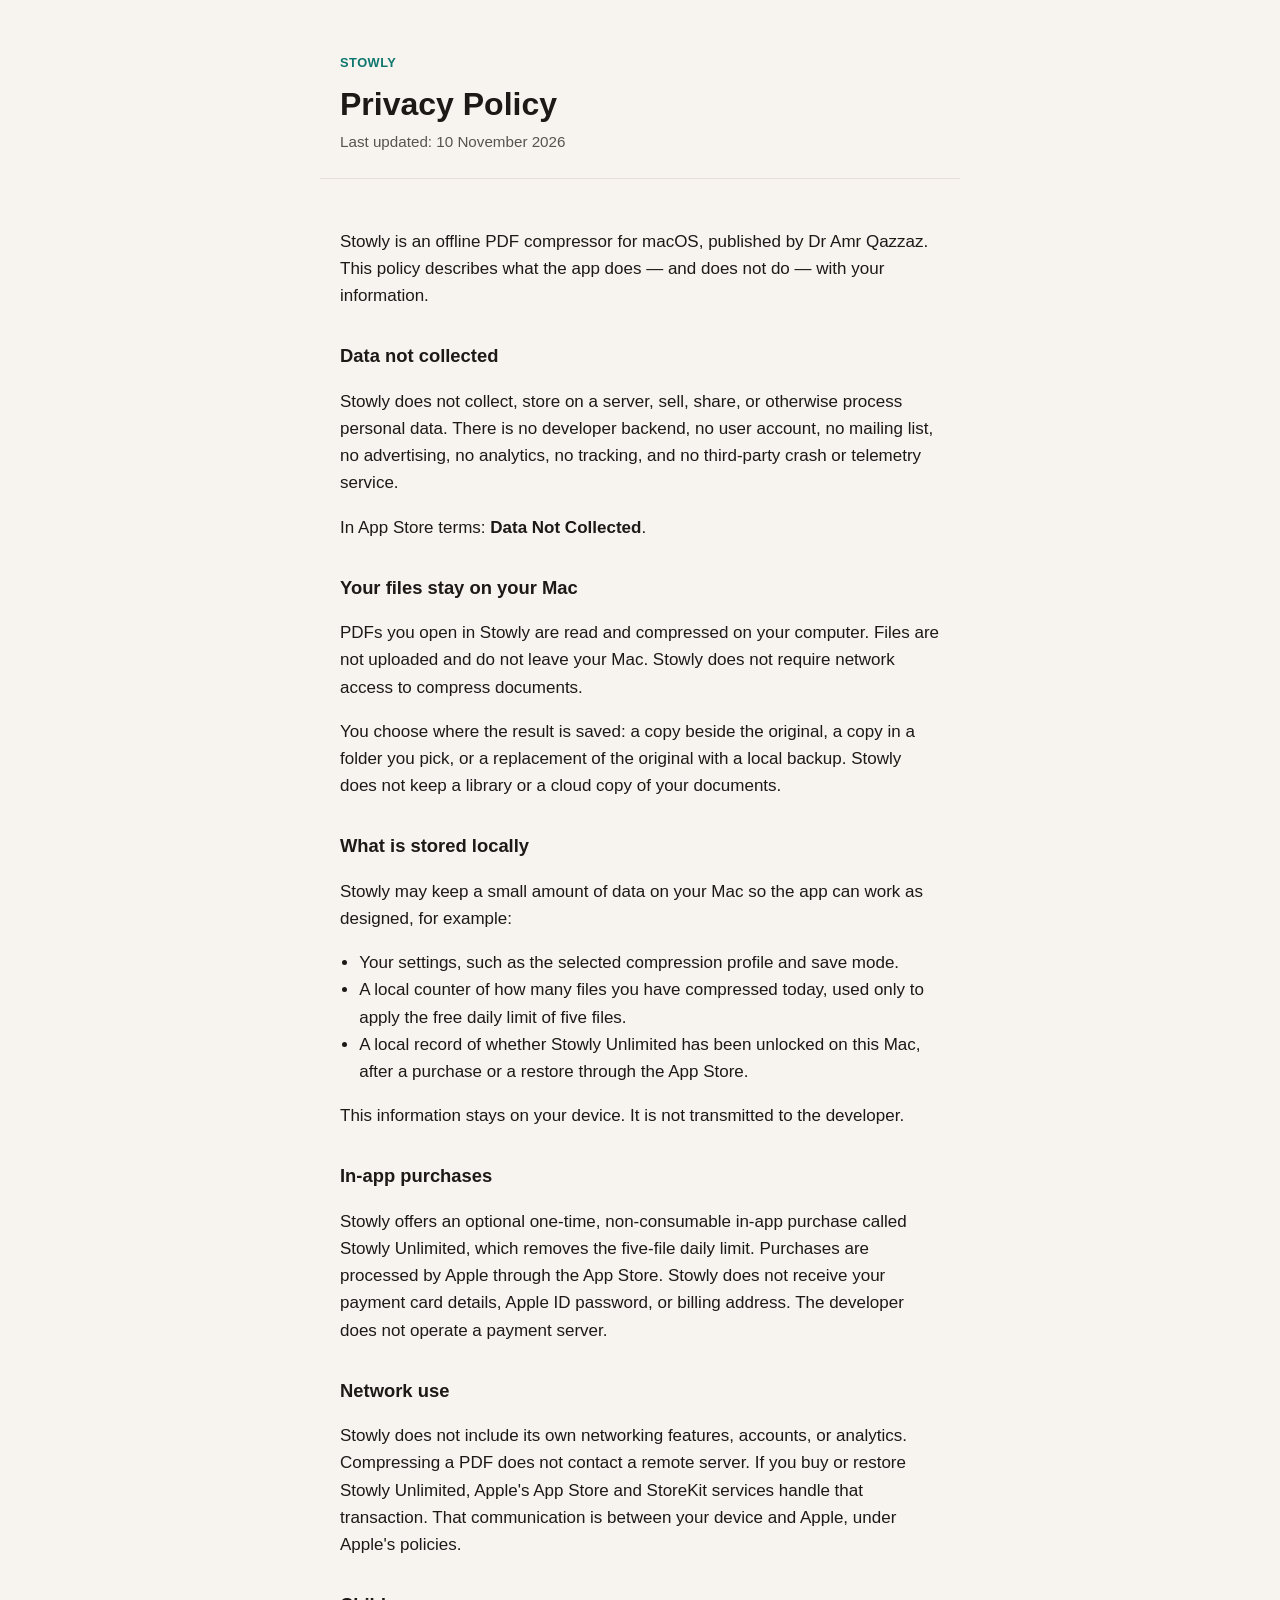
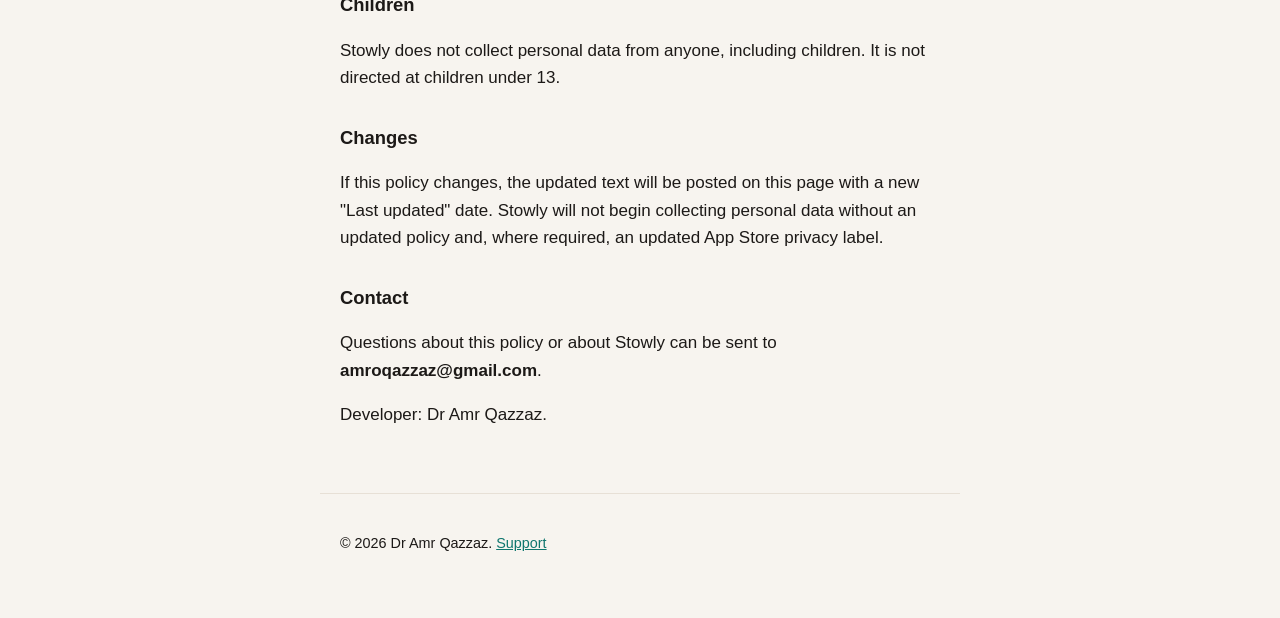
==== privacy.html @ 22828d1c "Stowly privacy and support pages" ====
<!DOCTYPE html>
<html lang="en">
<head>
  <meta charset="utf-8">
  <meta name="viewport" content="width=device-width, initial-scale=1">
  <title>Privacy Policy — Stowly</title>
  <meta name="description" content="Stowly does not collect personal data. PDF compression happens only on your Mac.">
  <style>
    :root {
      --ink: #1c1917;
      --muted: #57534e;
      --bg: #f7f4ef;
      --card: #fffcf8;
      --accent: #0f766e;
      --line: #e7e0d6;
    }
    * { box-sizing: border-box; }
    body {
      margin: 0;
      background: var(--bg);
      color: var(--ink);
      font: 17px/1.6 -apple-system, BlinkMacSystemFont, "Segoe UI", Helvetica, Arial, sans-serif;
    }
    header, main, footer { max-width: 40rem; margin: 0 auto; padding: 0 1.25rem; }
    header { padding-top: 3rem; padding-bottom: 1.5rem; border-bottom: 1px solid var(--line); }
    .mark {
      display: inline-block;
      font-weight: 700;
      letter-spacing: 0.04em;
      text-transform: uppercase;
      font-size: 0.8rem;
      color: var(--accent);
      text-decoration: none;
    }
    h1 { font-size: 2rem; line-height: 1.2; margin: 0.6rem 0 0.4rem; }
    .updated { color: var(--muted); margin: 0; font-size: 0.95rem; }
    main { padding-top: 2rem; padding-bottom: 3rem; }
    h2 { font-size: 1.15rem; margin: 2rem 0 0.6rem; }
    p, li { color: var(--ink); }
    ul { padding-left: 1.2rem; }
    a { color: var(--accent); }
    footer {
      border-top: 1px solid var(--line);
      padding: 1.5rem 1.25rem 3rem;
      color: var(--muted);
      font-size: 0.9rem;
    }
  </style>
</head>
<body>
  <header>
    <a class="mark" href="support.html">Stowly</a>
    <h1>Privacy Policy</h1>
    <p class="updated">Last updated: 10 November 2026</p>
  </header>
  <main>
    <p>Stowly is an offline PDF compressor for macOS, published by Dr Amr Qazzaz. This policy describes what the app does — and does not do — with your information.</p>

    <h2>Data not collected</h2>
    <p>Stowly does not collect, store on a server, sell, share, or otherwise process personal data. There is no developer backend, no user account, no mailing list, no advertising, no analytics, no tracking, and no third-party crash or telemetry service.</p>
    <p>In App Store terms: <strong>Data Not Collected</strong>.</p>

    <h2>Your files stay on your Mac</h2>
    <p>PDFs you open in Stowly are read and compressed on your computer. Files are not uploaded and do not leave your Mac. Stowly does not require network access to compress documents.</p>
    <p>You choose where the result is saved: a copy beside the original, a copy in a folder you pick, or a replacement of the original with a local backup. Stowly does not keep a library or a cloud copy of your documents.</p>

    <h2>What is stored locally</h2>
    <p>Stowly may keep a small amount of data on your Mac so the app can work as designed, for example:</p>
    <ul>
      <li>Your settings, such as the selected compression profile and save mode.</li>
      <li>A local counter of how many files you have compressed today, used only to apply the free daily limit of five files.</li>
      <li>A local record of whether Stowly Unlimited has been unlocked on this Mac, after a purchase or a restore through the App Store.</li>
    </ul>
    <p>This information stays on your device. It is not transmitted to the developer.</p>

    <h2>In-app purchases</h2>
    <p>Stowly offers an optional one-time, non-consumable in-app purchase called Stowly Unlimited, which removes the five-file daily limit. Purchases are processed by Apple through the App Store. Stowly does not receive your payment card details, Apple ID password, or billing address. The developer does not operate a payment server.</p>

    <h2>Network use</h2>
    <p>Stowly does not include its own networking features, accounts, or analytics. Compressing a PDF does not contact a remote server. If you buy or restore Stowly Unlimited, Apple's App Store and StoreKit services handle that transaction. That communication is between your device and Apple, under Apple's policies.</p>

    <h2>Children</h2>
    <p>Stowly does not collect personal data from anyone, including children. It is not directed at children under 13.</p>

    <h2>Changes</h2>
    <p>If this policy changes, the updated text will be posted on this page with a new "Last updated" date. Stowly will not begin collecting personal data without an updated policy and, where required, an updated App Store privacy label.</p>

    <h2>Contact</h2>
    <p>Questions about this policy or about Stowly can be sent to <strong>amroqazzaz@gmail.com</strong>.</p>
    <p>Developer: Dr Amr Qazzaz.</p>
  </main>
  <footer>
    <p>© 2026 Dr Amr Qazzaz. <a href="support.html">Support</a></p>
  </footer>
</body>
</html>
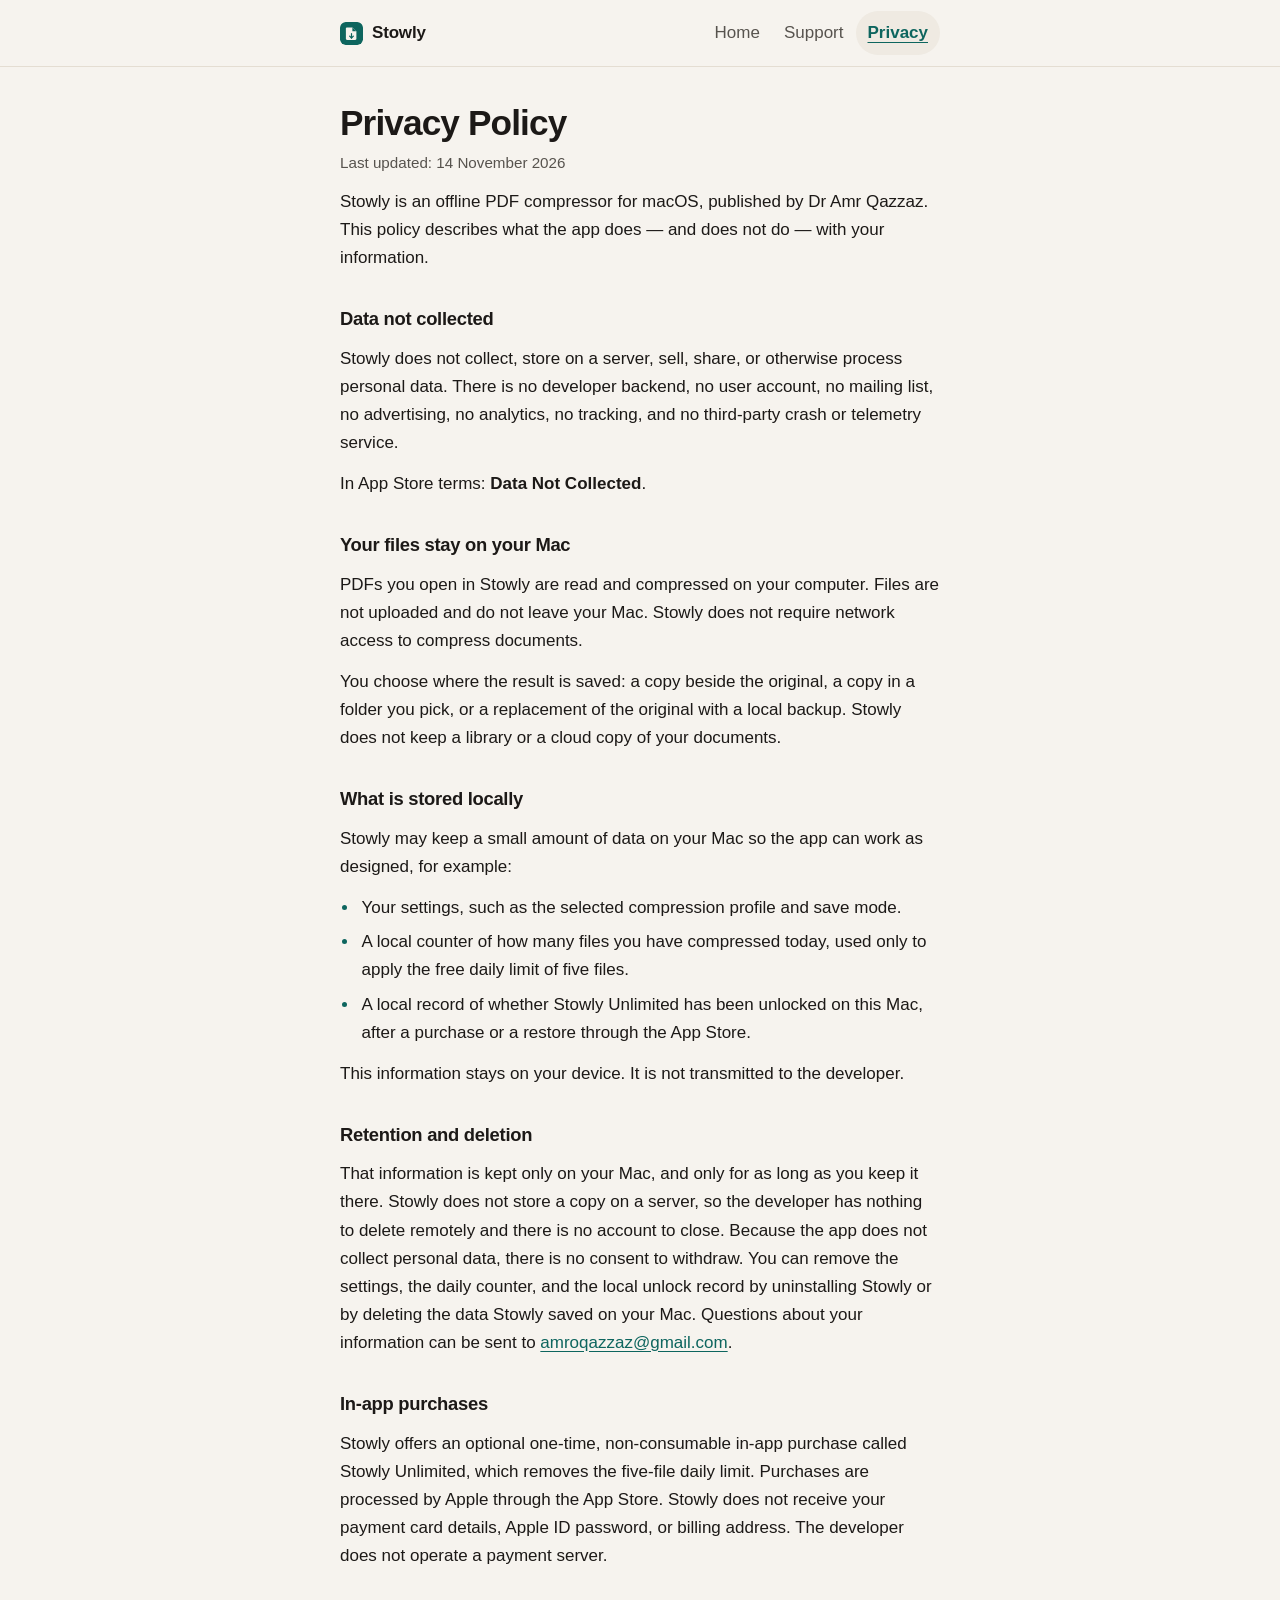
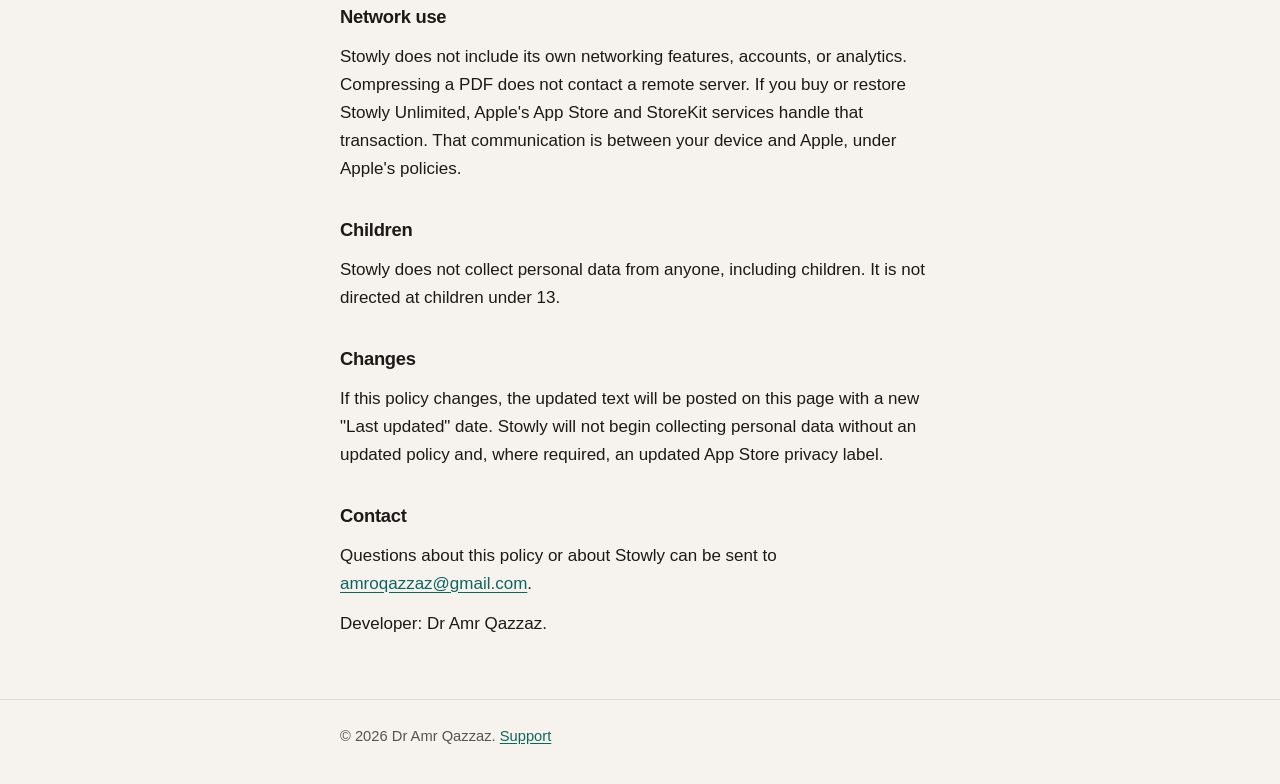
==== commit 56489b90: "Fix the broken privacy link and tidy the Stowly pages Support sent people to privacy-policy.html, wh" ====
--- a/privacy.html
+++ b/privacy.html
@@ -3,57 +3,33 @@
 <head>
   <meta charset="utf-8">
   <meta name="viewport" content="width=device-width, initial-scale=1">
-  <title>Privacy Policy — Stowly</title>
-  <meta name="description" content="Stowly does not collect personal data. PDF compression happens only on your Mac.">
-  <style>
-    :root {
-      --ink: #1c1917;
-      --muted: #57534e;
-      --bg: #f7f4ef;
-      --card: #fffcf8;
-      --accent: #0f766e;
-      --line: #e7e0d6;
-    }
-    * { box-sizing: border-box; }
-    body {
-      margin: 0;
-      background: var(--bg);
-      color: var(--ink);
-      font: 17px/1.6 -apple-system, BlinkMacSystemFont, "Segoe UI", Helvetica, Arial, sans-serif;
-    }
-    header, main, footer { max-width: 40rem; margin: 0 auto; padding: 0 1.25rem; }
-    header { padding-top: 3rem; padding-bottom: 1.5rem; border-bottom: 1px solid var(--line); }
-    .mark {
-      display: inline-block;
-      font-weight: 700;
-      letter-spacing: 0.04em;
-      text-transform: uppercase;
-      font-size: 0.8rem;
-      color: var(--accent);
-      text-decoration: none;
-    }
-    h1 { font-size: 2rem; line-height: 1.2; margin: 0.6rem 0 0.4rem; }
-    .updated { color: var(--muted); margin: 0; font-size: 0.95rem; }
-    main { padding-top: 2rem; padding-bottom: 3rem; }
-    h2 { font-size: 1.15rem; margin: 2rem 0 0.6rem; }
-    p, li { color: var(--ink); }
-    ul { padding-left: 1.2rem; }
-    a { color: var(--accent); }
-    footer {
-      border-top: 1px solid var(--line);
-      padding: 1.5rem 1.25rem 3rem;
-      color: var(--muted);
-      font-size: 0.9rem;
-    }
-  </style>
+  <meta name="color-scheme" content="light dark">
+  <meta name="theme-color" content="#f6f3ee" media="(prefers-color-scheme: light)">
+  <meta name="theme-color" content="#1c1917" media="(prefers-color-scheme: dark)">
+  <title>Privacy Policy — Stowly PDF Compressor</title>
+  <meta name="description" content="Stowly PDF Compressor does not collect personal data. PDF compression happens only on your Mac.">
+  <link rel="icon" href="favicon.svg" type="image/svg+xml">
+  <link rel="stylesheet" href="styles.css">
+  <style>html{background:#f6f3ee}@media (prefers-color-scheme:dark){html{background:#1c1917}}</style>
 </head>
 <body>
-  <header>
-    <a class="mark" href="support.html">Stowly</a>
+  <a class="skip" href="#content">Skip to content</a>
+  <header class="site-header">
+    <div class="wrap bar">
+      <a class="mark" href="index.html">
+        <img src="favicon.svg" alt="" width="23" height="23">
+        Stowly
+      </a>
+      <nav aria-label="Pages">
+        <a href="index.html">Home</a>
+        <a href="support.html">Support</a>
+        <a href="privacy.html" aria-current="page">Privacy</a>
+      </nav>
+    </div>
+  </header>
+  <main id="content" class="wrap">
     <h1>Privacy Policy</h1>
-    <p class="updated">Last updated: 10 November 2026</p>
-  </header>
-  <main>
+    <p class="updated">Last updated: 14 November 2026</p>
     <p>Stowly is an offline PDF compressor for macOS, published by Dr Amr Qazzaz. This policy describes what the app does — and does not do — with your information.</p>
 
     <h2>Data not collected</h2>
@@ -73,6 +49,9 @@
     </ul>
     <p>This information stays on your device. It is not transmitted to the developer.</p>
 
+    <h2>Retention and deletion</h2>
+    <p>That information is kept only on your Mac, and only for as long as you keep it there. Stowly does not store a copy on a server, so the developer has nothing to delete remotely and there is no account to close. Because the app does not collect personal data, there is no consent to withdraw. You can remove the settings, the daily counter, and the local unlock record by uninstalling Stowly or by deleting the data Stowly saved on your Mac. Questions about your information can be sent to <a href="mailto:amroqazzaz@gmail.com">amroqazzaz@gmail.com</a>.</p>
+
     <h2>In-app purchases</h2>
     <p>Stowly offers an optional one-time, non-consumable in-app purchase called Stowly Unlimited, which removes the five-file daily limit. Purchases are processed by Apple through the App Store. Stowly does not receive your payment card details, Apple ID password, or billing address. The developer does not operate a payment server.</p>
 
@@ -86,11 +65,13 @@
     <p>If this policy changes, the updated text will be posted on this page with a new "Last updated" date. Stowly will not begin collecting personal data without an updated policy and, where required, an updated App Store privacy label.</p>
 
     <h2>Contact</h2>
-    <p>Questions about this policy or about Stowly can be sent to <strong>amroqazzaz@gmail.com</strong>.</p>
+    <p>Questions about this policy or about Stowly can be sent to <a href="mailto:amroqazzaz@gmail.com">amroqazzaz@gmail.com</a>.</p>
     <p>Developer: Dr Amr Qazzaz.</p>
   </main>
-  <footer>
-    <p>© 2026 Dr Amr Qazzaz. <a href="support.html">Support</a></p>
+  <footer class="site-footer">
+    <div class="wrap">
+      <p>© 2026 Dr Amr Qazzaz. <a href="support.html">Support</a></p>
+    </div>
   </footer>
 </body>
 </html>
--- a/styles.css
+++ b/styles.css
@@ -0,0 +1,207 @@
+/* Shared look for the Stowly PDF Compressor pages. No outside fonts or scripts. */
+
+:root {
+  color-scheme: light;
+  --bg: #f6f3ee;
+  --ink: #1c1917;
+  --muted: #57534e;
+  --accent: #0d655e;
+  --line: #e4ddd2;
+  --strip: #efeae2;
+}
+
+@media (prefers-color-scheme: dark) {
+  :root {
+    color-scheme: dark;
+    --bg: #1c1917;
+    --ink: #f5f5f4;
+    --muted: #a8a29e;
+    --accent: #5eead4;
+    --line: #44403c;
+    --strip: #292524;
+  }
+}
+
+* { box-sizing: border-box; }
+
+html { scroll-behavior: smooth; }
+
+@media (prefers-reduced-motion: reduce) {
+  html { scroll-behavior: auto; }
+}
+
+body {
+  margin: 0;
+  min-height: 100vh;
+  display: flex;
+  flex-direction: column;
+  background: var(--bg);
+  color: var(--ink);
+  font: 1.0625rem/1.65 -apple-system, BlinkMacSystemFont, "Segoe UI", Helvetica, Arial, sans-serif;
+}
+
+.skip {
+  position: absolute;
+  left: 1rem;
+  top: 0.75rem;
+  padding: 0.45rem 0.75rem;
+  background: var(--bg);
+  color: var(--ink);
+  border: 1px solid var(--line);
+  border-radius: 6px;
+  transform: translateY(-180%);
+  z-index: 5;
+}
+
+.skip:focus { transform: none; }
+
+.wrap {
+  width: min(40rem, 100%);
+  margin-inline: auto;
+  padding-inline: 1.25rem;
+}
+
+.site-header { border-bottom: 1px solid var(--line); }
+
+.bar {
+  display: flex;
+  flex-wrap: wrap;
+  align-items: center;
+  justify-content: space-between;
+  gap: 0.35rem 1rem;
+  padding-block: 0.7rem;
+}
+
+.mark {
+  display: inline-flex;
+  align-items: center;
+  gap: 0.55rem;
+  min-height: 44px;
+  color: var(--ink);
+  font-weight: 600;
+  letter-spacing: -0.01em;
+  text-decoration: none;
+}
+
+.mark img {
+  width: 1.45rem;
+  height: 1.45rem;
+  flex: none;
+  border-radius: 5px;
+}
+
+nav {
+  display: flex;
+  flex-wrap: wrap;
+  align-items: center;
+}
+
+nav a {
+  display: inline-flex;
+  align-items: center;
+  min-height: 44px;
+  padding: 0.3rem 0.75rem;
+  color: var(--muted);
+  text-decoration: none;
+  border-radius: 999px;
+}
+
+nav a:hover {
+  color: var(--ink);
+  background: var(--strip);
+}
+
+nav a[aria-current="page"] {
+  color: var(--accent);
+  font-weight: 600;
+  background: var(--strip);
+  text-decoration: underline;
+  text-underline-offset: 0.22em;
+}
+
+main {
+  flex: 1 0 auto;
+  padding-block: 2.2rem 3rem;
+}
+
+h1 {
+  margin: 0;
+  font-size: clamp(1.85rem, 4.2vw, 2.2rem);
+  line-height: 1.15;
+  letter-spacing: -0.025em;
+  font-weight: 700;
+}
+
+h2 {
+  margin: 2.2rem 0 0.4rem;
+  font-size: 1.15rem;
+  line-height: 1.35;
+  letter-spacing: -0.015em;
+}
+
+p { margin: 0.8rem 0; }
+
+.lead,
+.updated {
+  color: var(--muted);
+}
+
+.lead {
+  margin-top: 0.6rem;
+  font-size: 1.08rem;
+}
+
+.updated { margin-top: 0.45rem; font-size: 0.95rem; }
+
+ul {
+  margin: 0.55rem 0 0.8rem;
+  padding-left: 1.2rem;
+}
+
+li { margin: 0.4rem 0; padding-left: 0.15rem; }
+
+li::marker { color: var(--accent); }
+
+a { color: var(--accent); text-underline-offset: 0.16em; }
+
+a:hover { text-decoration-thickness: 2px; }
+
+.contact-line {
+  margin-top: 1.3rem;
+  padding: 0.85rem 1rem;
+  background: var(--strip);
+  border-left: 3px solid var(--accent);
+  border-radius: 0 8px 8px 0;
+  overflow-wrap: anywhere;
+}
+
+.site-footer {
+  border-top: 1px solid var(--line);
+  color: var(--muted);
+  font-size: 0.92rem;
+}
+
+.site-footer .wrap { padding-block: 1.3rem 2rem; }
+
+.site-footer p { margin: 0.2rem 0; }
+
+:focus-visible {
+  outline: 2px solid var(--accent);
+  outline-offset: 3px;
+}
+
+::selection {
+  background: #b7ebe4;
+  color: #1c1917;
+}
+
+@media (max-width: 420px) {
+  .wrap { padding-inline: 1.05rem; }
+}
+
+@media print {
+  .skip, nav { display: none; }
+  body { display: block; background: #fff; color: #000; }
+  a, .mark { color: #000; }
+  .contact-line { background: transparent; border-color: #000; }
+}
